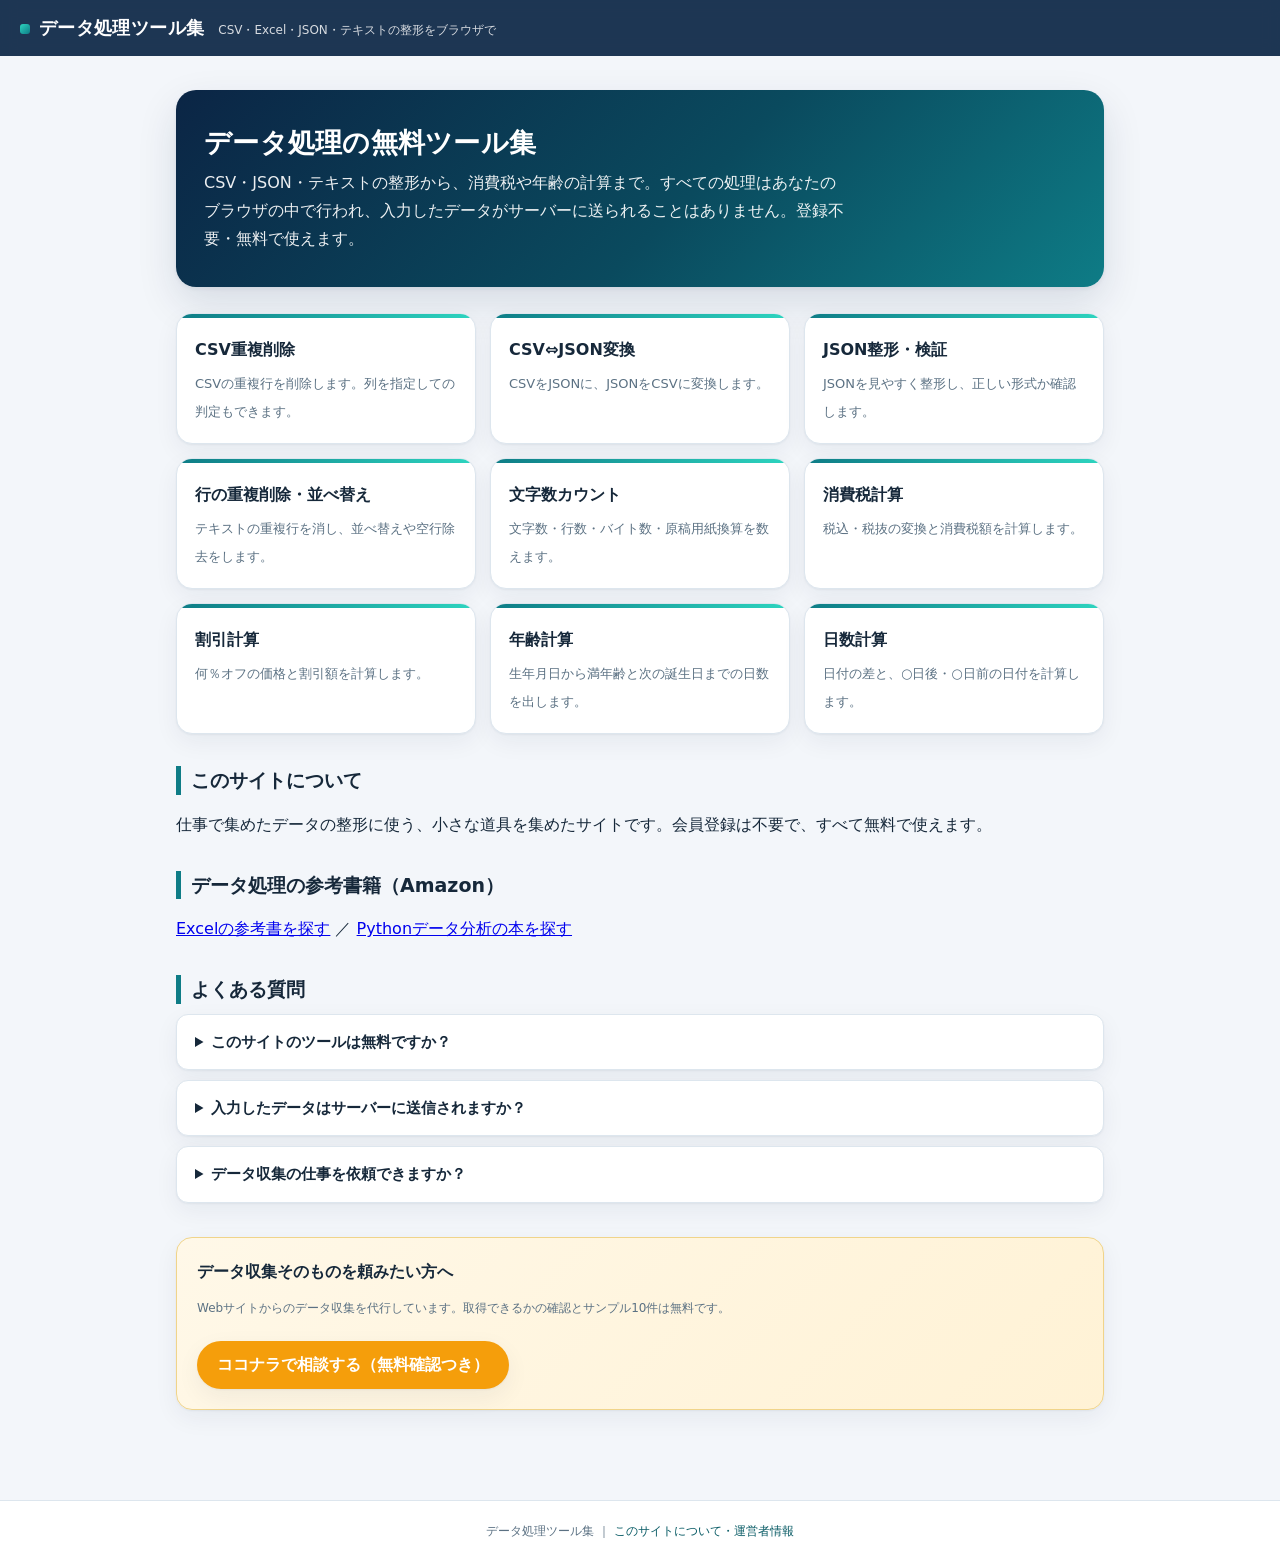
==== index.html @ cf9b4365 "Redesign and SEO/GEO overhaul" ====
<!DOCTYPE html>
<html lang="ja">
<head>
<meta charset="utf-8">
<meta name="viewport" content="width=device-width, initial-scale=1">
<title>データ処理の無料ツール集｜CSV・JSON・テキスト整形</title>
<meta name="description" content="CSVの重複削除、CSVとJSONの変換、JSON整形、行の重複削除など、データ処理の無料Webツール集。ファイルはブラウザ内で処理され、サーバーに送信されません。">
<link rel="canonical" href="https://tool.negi-lab.com/">
<meta property="og:title" content="データ処理の無料ツール集｜CSV・JSON・テキスト整形">
<meta property="og:description" content="CSVの重複削除、CSVとJSONの変換、JSON整形、行の重複削除など、データ処理の無料Webツール集。ファイルはブラウザ内で処理され、サーバーに送信されません。">
<meta property="og:type" content="website">
<meta property="og:url" content="https://tool.negi-lab.com/">
<meta name="twitter:card" content="summary">
<script type="application/ld+json">{"@context": "https://schema.org", "@graph": [{"@type": "WebSite", "name": "データ処理ツール集", "url": "https://tool.negi-lab.com/", "description": "CSVの重複削除、CSVとJSONの変換、JSON整形、行の重複削除など、データ処理の無料Webツール集。ファイルはブラウザ内で処理され、サーバーに送信されません。", "inLanguage": "ja"}, {"@type": "FAQPage", "mainEntity": [{"@type": "Question", "name": "このサイトのツールは無料ですか？", "acceptedAnswer": {"@type": "Answer", "text": "はい。すべてのツールを無料で使えます。会員登録も不要です。"}}, {"@type": "Question", "name": "入力したデータはサーバーに送信されますか？", "acceptedAnswer": {"@type": "Answer", "text": "送信されません。すべての処理はあなたのブラウザの中で行われ、入力したファイルやテキストが外部に出ることはありません。"}}, {"@type": "Question", "name": "データ収集の仕事を依頼できますか？", "acceptedAnswer": {"@type": "Answer", "text": "できます。Webサイトからのデータ収集を代行しており、取得できるかの確認とサンプル10件までは無料です。ページ下部のリンクからココナラで相談できます。"}}]}]}</script>
<link rel="stylesheet" href="style.css">
<script async src="https://pagead2.googlesyndication.com/pagead/js/adsbygoogle.js?client=ca-pub-1835873052239386" crossorigin="anonymous"></script>
</head>
<body>
<header class="site"><a href="index.html">データ処理ツール集</a><span class="tag">CSV・Excel・JSON・テキストの整形をブラウザで</span></header>
<main>
<div class="hero"><h1>データ処理の無料ツール集</h1><p>CSV・JSON・テキストの整形から、消費税や年齢の計算まで。すべての処理はあなたのブラウザの中で行われ、入力したデータがサーバーに送られることはありません。登録不要・無料で使えます。</p></div>
<div class="cards">
<a class="card" href="csv-dedupe.html"><b>CSV重複削除</b><span>CSVの重複行を削除します。列を指定しての判定もできます。</span></a>
<a class="card" href="csv-json.html"><b>CSV⇔JSON変換</b><span>CSVをJSONに、JSONをCSVに変換します。</span></a>
<a class="card" href="json-format.html"><b>JSON整形・検証</b><span>JSONを見やすく整形し、正しい形式か確認します。</span></a>
<a class="card" href="lines.html"><b>行の重複削除・並べ替え</b><span>テキストの重複行を消し、並べ替えや空行除去をします。</span></a>
<a class="card" href="chars.html"><b>文字数カウント</b><span>文字数・行数・バイト数・原稿用紙換算を数えます。</span></a>
<a class="card" href="tax.html"><b>消費税計算</b><span>税込・税抜の変換と消費税額を計算します。</span></a>
<a class="card" href="discount.html"><b>割引計算</b><span>何％オフの価格と割引額を計算します。</span></a>
<a class="card" href="age.html"><b>年齢計算</b><span>生年月日から満年齢と次の誕生日までの日数を出します。</span></a>
<a class="card" href="days.html"><b>日数計算</b><span>日付の差と、○日後・○日前の日付を計算します。</span></a>
</div>
<h2>このサイトについて</h2>
<p>仕事で集めたデータの整形に使う、小さな道具を集めたサイトです。会員登録は不要で、すべて無料で使えます。</p>
<h2>データ処理の参考書籍（Amazon）</h2>
<p><a href="https://www.amazon.co.jp/s?k=Excel%20%E5%8F%82%E8%80%83%E6%9B%B8&tag=negi3939-22" rel="sponsored noopener" target="_blank">Excelの参考書を探す</a> ／ <a href="https://www.amazon.co.jp/s?k=Python%20%E3%83%87%E3%83%BC%E3%82%BF%E5%88%86%E6%9E%90%20%E6%9C%AC&tag=negi3939-22" rel="sponsored noopener" target="_blank">Pythonデータ分析の本を探す</a></p>
<section class="faq">
<h2>よくある質問</h2>
<details><summary>このサイトのツールは無料ですか？</summary><p>はい。すべてのツールを無料で使えます。会員登録も不要です。</p></details>
<details><summary>入力したデータはサーバーに送信されますか？</summary><p>送信されません。すべての処理はあなたのブラウザの中で行われ、入力したファイルやテキストが外部に出ることはありません。</p></details>
<details><summary>データ収集の仕事を依頼できますか？</summary><p>できます。Webサイトからのデータ収集を代行しており、取得できるかの確認とサンプル10件までは無料です。ページ下部のリンクからココナラで相談できます。</p></details>
</section>
<div class="aff">
<script type="text/javascript">rakuten_design="slide";rakuten_affiliateId="4c2fb9c2.c3e2b140.4c2fb9c3.cbd16d01";rakuten_items="ctsmatch";rakuten_genreId="0";rakuten_size="468x160";rakuten_target="_blank";rakuten_theme="gray";rakuten_border="off";rakuten_auto_mode="on";rakuten_genre_title="off";rakuten_recommend="on";rakuten_ts="1794406617185";</script><script type="text/javascript" src="https://xml.affiliate.rakuten.co.jp/widget/js/rakuten_widget.js?20230106"></script>
</div>
<div class="cta">
<b>データ収集そのものを頼みたい方へ</b>
<p class="note">Webサイトからのデータ収集を代行しています。取得できるかの確認とサンプル10件は無料です。</p>
<a href="https://coconala.com/services/4501486" rel="noopener">ココナラで相談する（無料確認つき）</a>
</div>
</main>
<footer class="site">データ処理ツール集 ｜ <a href="about.html">このサイトについて・運営者情報</a></footer>
</body>
</html>
---- style.css ----
:root{
  --ink:#16283a; --sub:#5b7183; --line:#dde6ee; --accent:#0e7c86; --accent2:#0a5c66;
  --navy:#0b2545; --bg:#f3f6fa; --card:#ffffff; --soft:#e8f4f5; --amber:#f59e0b;
  --shadow:0 1px 2px rgba(11,37,69,.05),0 8px 24px rgba(11,37,69,.06);
  --shadow-lg:0 2px 4px rgba(11,37,69,.06),0 16px 40px rgba(11,37,69,.12);
  --radius:16px;
}
*{box-sizing:border-box}
html{scroll-behavior:smooth}
body{margin:0;font-family:"Hiragino Kaku Gothic ProN","Hiragino Sans","Noto Sans JP",system-ui,sans-serif;color:var(--ink);background:var(--bg);line-height:1.75;-webkit-font-smoothing:antialiased}
header.site{position:sticky;top:0;z-index:20;background:rgba(11,37,69,.92);backdrop-filter:blur(8px);color:#fff;padding:12px 20px;display:flex;align-items:baseline;gap:14px;flex-wrap:wrap}
header.site a{color:#fff;text-decoration:none;font-weight:800;font-size:18px;letter-spacing:.02em}
header.site a::before{content:"";display:inline-block;width:10px;height:10px;border-radius:3px;background:linear-gradient(135deg,#2dd4bf,#0e7c86);margin-right:9px}
header.site .tag{font-size:12px;font-weight:400;opacity:.82}
main{max-width:960px;margin:0 auto;padding:28px 16px 56px}
.hero{background:linear-gradient(135deg,#0b2545 0%,#0a4a5e 55%,#0e7c86 100%);color:#fff;border-radius:20px;padding:34px 28px;margin:6px 0 26px;box-shadow:var(--shadow-lg)}
.hero h1{color:#fff;margin:0 0 8px}
.hero p{margin:0;opacity:.92;max-width:640px}
h1{font-size:27px;margin:10px 0 6px;line-height:1.4;letter-spacing:.01em}
h2{font-size:19px;margin:32px 0 10px;padding-left:10px;border-left:5px solid var(--accent);line-height:1.5}
p.lead{color:var(--sub);margin:0 0 18px;font-size:15px}
.cards{display:grid;grid-template-columns:repeat(auto-fill,minmax(250px,1fr));gap:14px;margin:18px 0}
.card{background:var(--card);border:1px solid var(--line);border-radius:var(--radius);padding:18px;text-decoration:none;color:var(--ink);box-shadow:var(--shadow);transition:transform .15s ease,box-shadow .15s ease,border-color .15s ease;position:relative;overflow:hidden}
.card::before{content:"";position:absolute;inset:0 0 auto 0;height:4px;background:linear-gradient(90deg,var(--accent),#2dd4bf)}
.card:hover{transform:translateY(-3px);box-shadow:var(--shadow-lg);border-color:#bcd6da}
.card b{display:block;font-size:16px;margin:4px 0 5px}
.card span{font-size:13px;color:var(--sub);line-height:1.6}
textarea{width:100%;min-height:170px;border:1.5px solid var(--line);border-radius:12px;padding:12px;font-family:ui-monospace,Menlo,monospace;font-size:13px;background:#fff;transition:border-color .15s ease, box-shadow .15s ease}
textarea:focus{outline:none;border-color:var(--accent);box-shadow:0 0 0 4px rgba(14,124,134,.14)}
.row{display:flex;flex-wrap:wrap;gap:10px;align-items:center;margin:14px 0}
button{background:linear-gradient(135deg,var(--accent),var(--accent2));color:#fff;border:0;border-radius:999px;padding:11px 22px;font-size:14px;font-weight:700;cursor:pointer;box-shadow:var(--shadow);transition:transform .12s ease,opacity .12s ease}
button.sub{background:var(--soft);color:var(--accent2);box-shadow:none;border:1px solid #cfe6e8}
button:hover{opacity:.92;transform:translateY(-1px)}
button:active{transform:translateY(0)}
select,input[type=text],input[type=number],input[type=date]{padding:10px 12px;border:1.5px solid var(--line);border-radius:10px;font-size:14px;background:#fff;color:var(--ink);transition:border-color .15s ease, box-shadow .15s ease}
select:focus,input:focus{outline:none;border-color:var(--accent);box-shadow:0 0 0 4px rgba(14,124,134,.14)}
label{font-size:13px;color:var(--sub);display:inline-flex;align-items:center;gap:6px}
.out{background:#fff;border:1px solid var(--line);border-left:5px solid var(--accent);border-radius:12px;padding:14px 16px;font-size:14px;white-space:pre-wrap;word-break:break-word;max-height:340px;overflow:auto;box-shadow:var(--shadow)}
.out:empty{display:none}
.out b{color:var(--accent2);font-size:16px}
.stat{font-size:13px;color:var(--accent2);font-weight:700}
.faq{margin:30px 0}
.faq details{background:#fff;border:1px solid var(--line);border-radius:12px;padding:14px 18px;margin:10px 0;box-shadow:var(--shadow)}
.faq summary{font-weight:700;cursor:pointer;font-size:15px}
.faq p{margin:8px 0 2px;color:var(--sub);font-size:14px}
.cta{background:linear-gradient(135deg,#fff8e8,#fff2d5);border:1px solid #f0d48a;border-radius:var(--radius);padding:20px;margin:34px 0;box-shadow:var(--shadow)}
.cta b{font-size:16px}
.cta a{display:inline-block;margin-top:10px;background:var(--amber);color:#fff;padding:10px 20px;border-radius:999px;text-decoration:none;font-weight:800;box-shadow:var(--shadow)}
.cta a:hover{opacity:.92}
.note{font-size:12px;color:var(--sub)}
footer.site{border-top:1px solid var(--line);padding:20px 16px;text-align:center;font-size:12px;color:var(--sub);background:#fff}
footer.site a{color:var(--accent2);text-decoration:none}
footer.site a:hover{text-decoration:underline}
.err{color:#b91c1c;font-size:13px;font-weight:700}
.aff{margin:26px 0;text-align:center}
@media (max-width:560px){
  h1{font-size:23px}
  .hero{padding:26px 20px}
  header.site{padding:10px 14px}
}
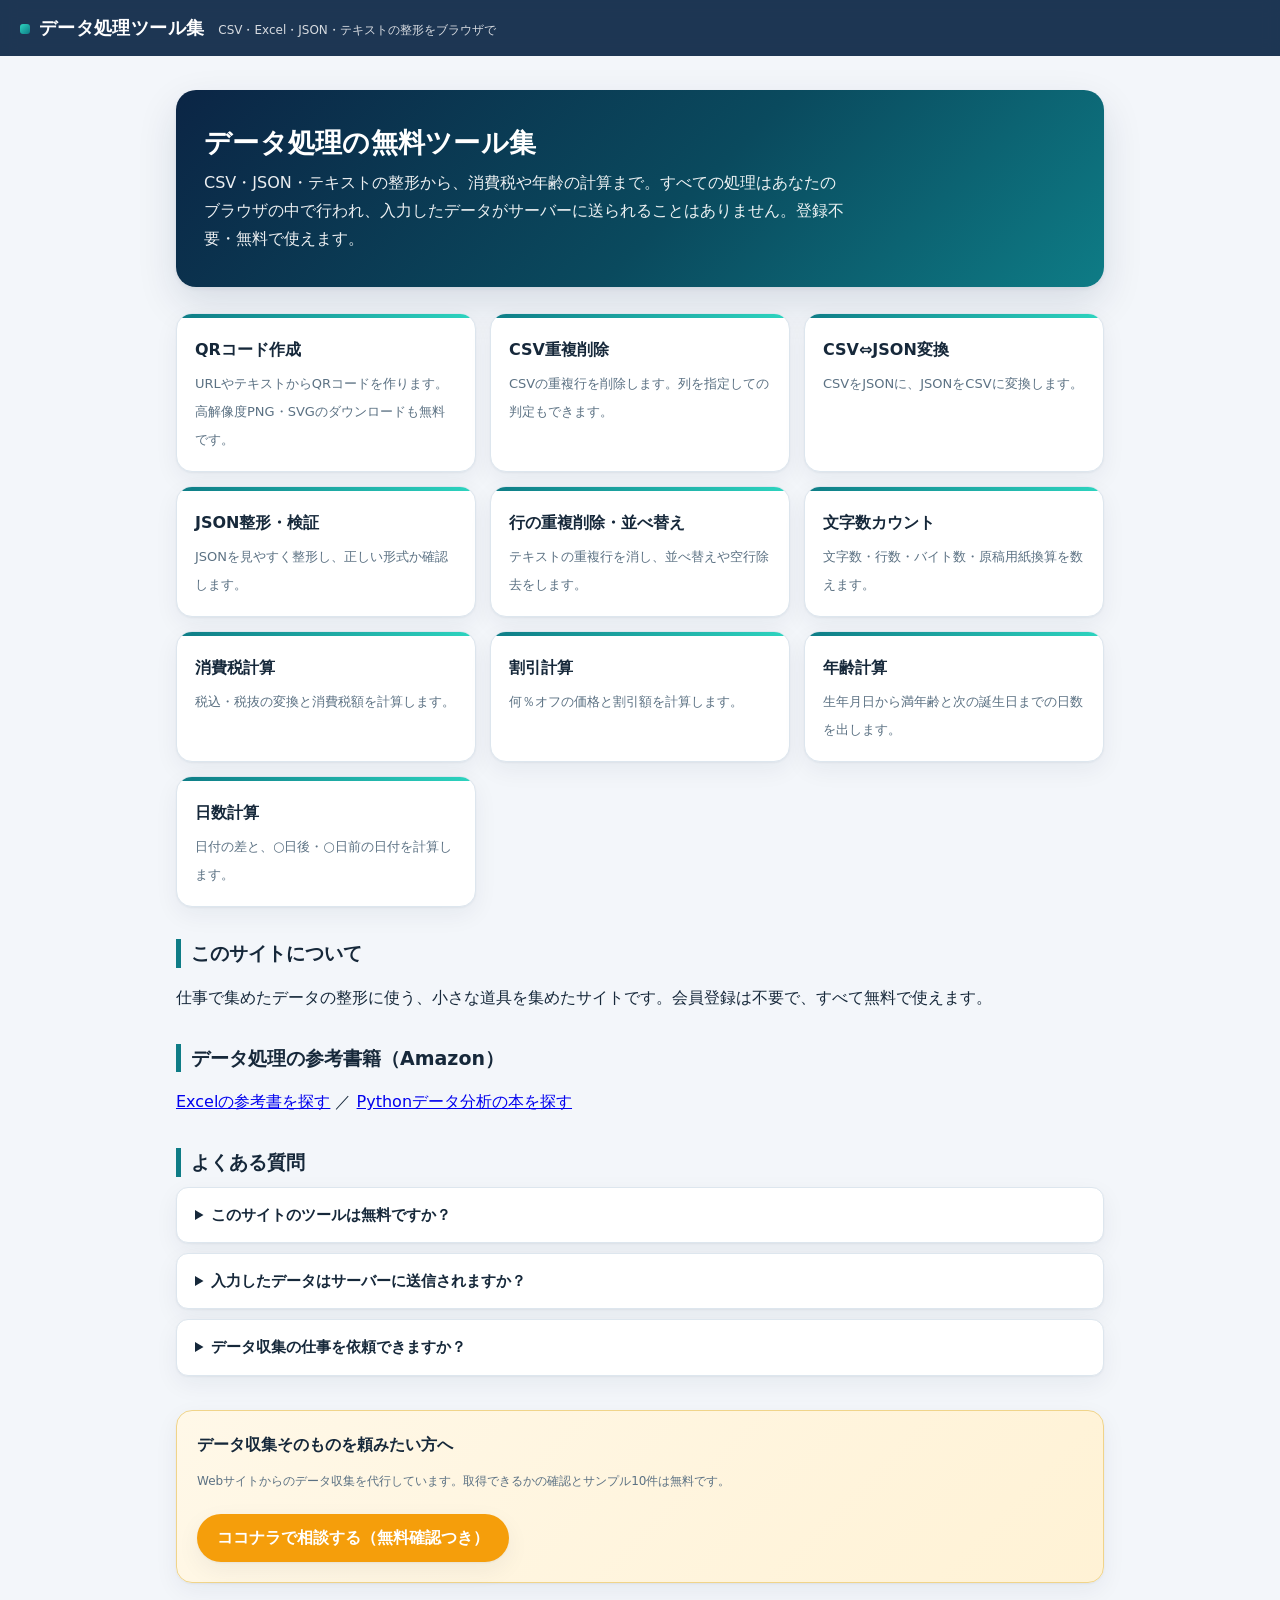
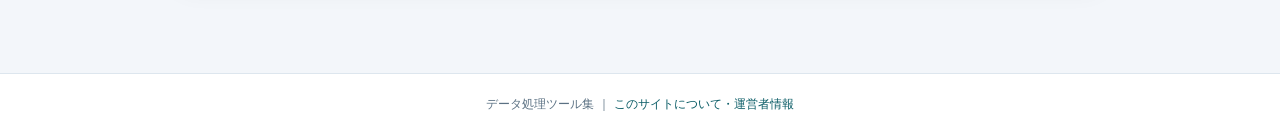
==== commit 284be96f: "Day 4: QRコード作成ツール（qr.html）を公開、一覧とサイトマップに追加" ====
--- a/index.html
+++ b/index.html
@@ -14,12 +14,21 @@
 <script type="application/ld+json">{"@context": "https://schema.org", "@graph": [{"@type": "WebSite", "name": "データ処理ツール集", "url": "https://tool.negi-lab.com/", "description": "CSVの重複削除、CSVとJSONの変換、JSON整形、行の重複削除など、データ処理の無料Webツール集。ファイルはブラウザ内で処理され、サーバーに送信されません。", "inLanguage": "ja"}, {"@type": "FAQPage", "mainEntity": [{"@type": "Question", "name": "このサイトのツールは無料ですか？", "acceptedAnswer": {"@type": "Answer", "text": "はい。すべてのツールを無料で使えます。会員登録も不要です。"}}, {"@type": "Question", "name": "入力したデータはサーバーに送信されますか？", "acceptedAnswer": {"@type": "Answer", "text": "送信されません。すべての処理はあなたのブラウザの中で行われ、入力したファイルやテキストが外部に出ることはありません。"}}, {"@type": "Question", "name": "データ収集の仕事を依頼できますか？", "acceptedAnswer": {"@type": "Answer", "text": "できます。Webサイトからのデータ収集を代行しており、取得できるかの確認とサンプル10件までは無料です。ページ下部のリンクからココナラで相談できます。"}}]}]}</script>
 <link rel="stylesheet" href="style.css">
 <script async src="https://pagead2.googlesyndication.com/pagead/js/adsbygoogle.js?client=ca-pub-1835873052239386" crossorigin="anonymous"></script>
+<!-- Google tag (gtag.js) -->
+<script async src="https://www.googletagmanager.com/gtag/js?id=G-NGBHNX3CXJ"></script>
+<script>
+  window.dataLayer = window.dataLayer || [];
+  function gtag(){dataLayer.push(arguments);}
+  gtag('js', new Date());
+  gtag('config', 'G-NGBHNX3CXJ');
+</script>
 </head>
 <body>
 <header class="site"><a href="index.html">データ処理ツール集</a><span class="tag">CSV・Excel・JSON・テキストの整形をブラウザで</span></header>
 <main>
 <div class="hero"><h1>データ処理の無料ツール集</h1><p>CSV・JSON・テキストの整形から、消費税や年齢の計算まで。すべての処理はあなたのブラウザの中で行われ、入力したデータがサーバーに送られることはありません。登録不要・無料で使えます。</p></div>
 <div class="cards">
+<a class="card" href="qr.html"><b>QRコード作成</b><span>URLやテキストからQRコードを作ります。高解像度PNG・SVGのダウンロードも無料です。</span></a>
 <a class="card" href="csv-dedupe.html"><b>CSV重複削除</b><span>CSVの重複行を削除します。列を指定しての判定もできます。</span></a>
 <a class="card" href="csv-json.html"><b>CSV⇔JSON変換</b><span>CSVをJSONに、JSONをCSVに変換します。</span></a>
 <a class="card" href="json-format.html"><b>JSON整形・検証</b><span>JSONを見やすく整形し、正しい形式か確認します。</span></a>
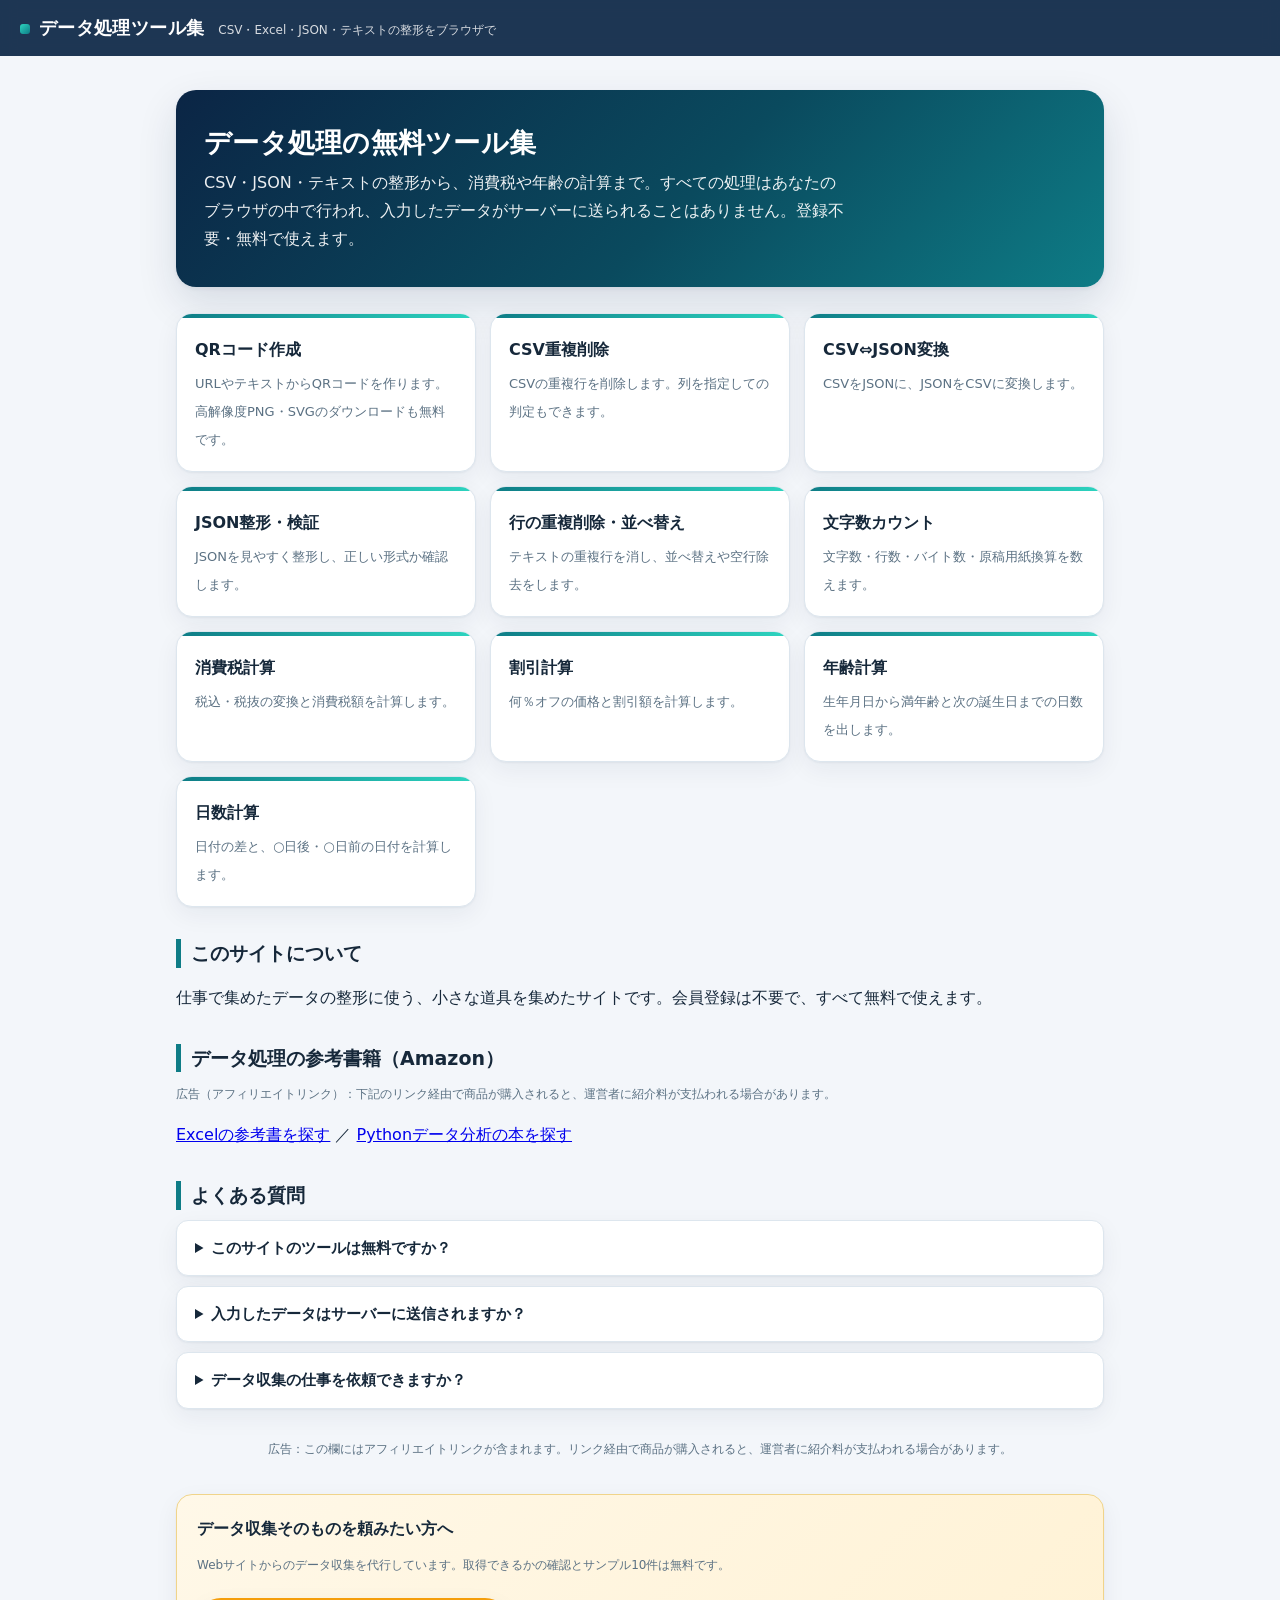
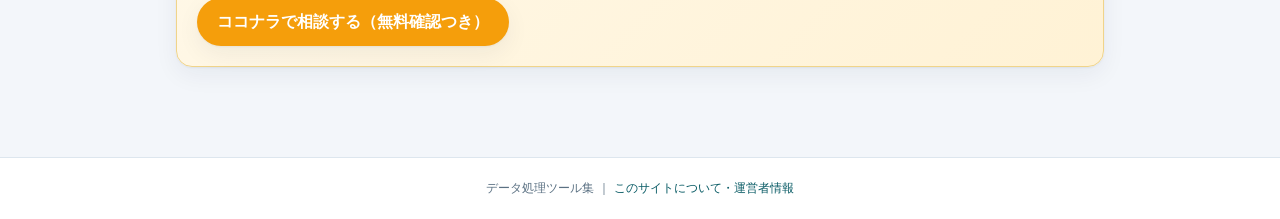
==== commit 864ba84f: "トップページの広告欄とAmazon書籍リンクにPR表記を追加（景表法対応）" ====
--- a/index.html
+++ b/index.html
@@ -42,6 +42,7 @@
 <h2>このサイトについて</h2>
 <p>仕事で集めたデータの整形に使う、小さな道具を集めたサイトです。会員登録は不要で、すべて無料で使えます。</p>
 <h2>データ処理の参考書籍（Amazon）</h2>
+<p class="note">広告（アフィリエイトリンク）：下記のリンク経由で商品が購入されると、運営者に紹介料が支払われる場合があります。</p>
 <p><a href="https://www.amazon.co.jp/s?k=Excel%20%E5%8F%82%E8%80%83%E6%9B%B8&tag=negi3939-22" rel="sponsored noopener" target="_blank">Excelの参考書を探す</a> ／ <a href="https://www.amazon.co.jp/s?k=Python%20%E3%83%87%E3%83%BC%E3%82%BF%E5%88%86%E6%9E%90%20%E6%9C%AC&tag=negi3939-22" rel="sponsored noopener" target="_blank">Pythonデータ分析の本を探す</a></p>
 <section class="faq">
 <h2>よくある質問</h2>
@@ -50,6 +51,7 @@
 <details><summary>データ収集の仕事を依頼できますか？</summary><p>できます。Webサイトからのデータ収集を代行しており、取得できるかの確認とサンプル10件までは無料です。ページ下部のリンクからココナラで相談できます。</p></details>
 </section>
 <div class="aff">
+<p class="pr">広告：この欄にはアフィリエイトリンクが含まれます。リンク経由で商品が購入されると、運営者に紹介料が支払われる場合があります。</p>
 <script type="text/javascript">rakuten_design="slide";rakuten_affiliateId="4c2fb9c2.c3e2b140.4c2fb9c3.cbd16d01";rakuten_items="ctsmatch";rakuten_genreId="0";rakuten_size="468x160";rakuten_target="_blank";rakuten_theme="gray";rakuten_border="off";rakuten_auto_mode="on";rakuten_genre_title="off";rakuten_recommend="on";rakuten_ts="1794406617185";</script><script type="text/javascript" src="https://xml.affiliate.rakuten.co.jp/widget/js/rakuten_widget.js?20230106"></script>
 </div>
 <div class="cta">
--- a/style.css
+++ b/style.css
@@ -58,3 +58,5 @@
   .hero{padding:26px 20px}
   header.site{padding:10px 14px}
 }
+.aff .pr{font-size:12px;color:var(--sub);margin:0 0 8px}
+.aff .amz{font-size:13px;margin:0 0 10px}
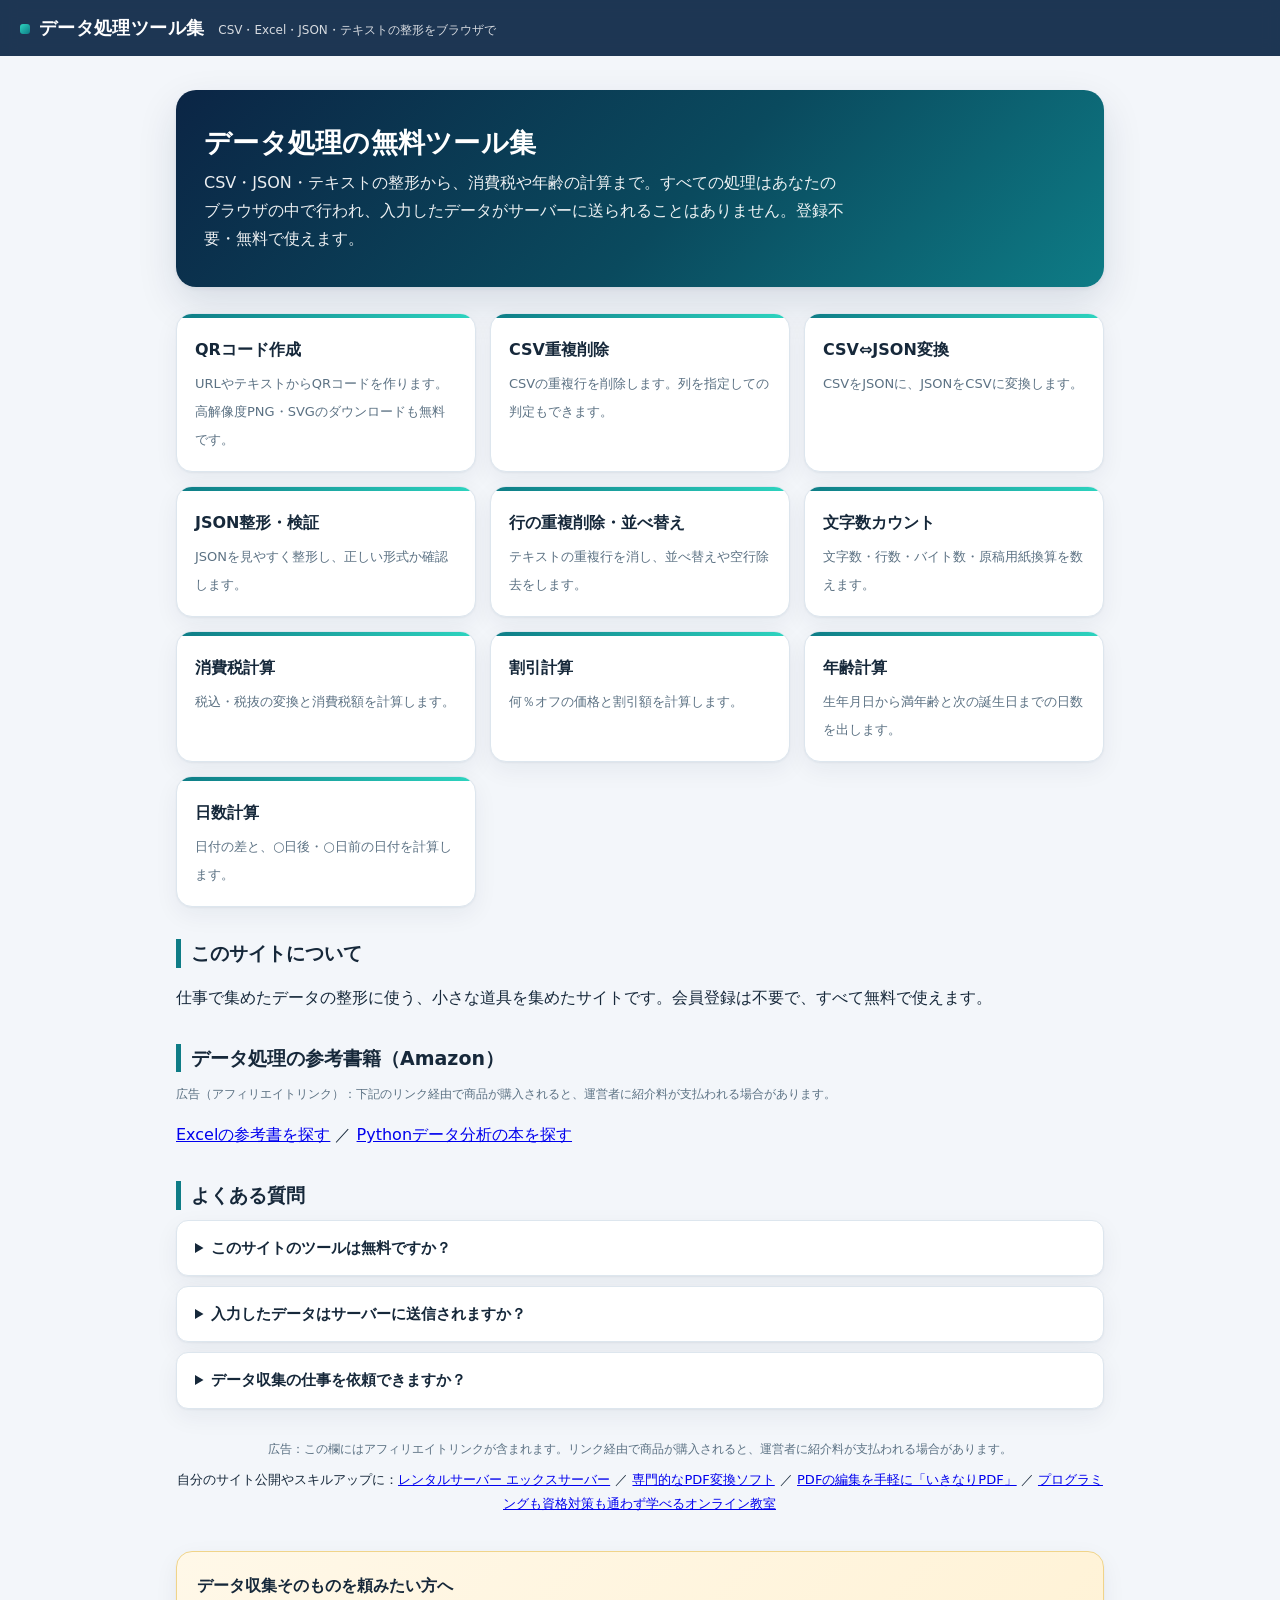
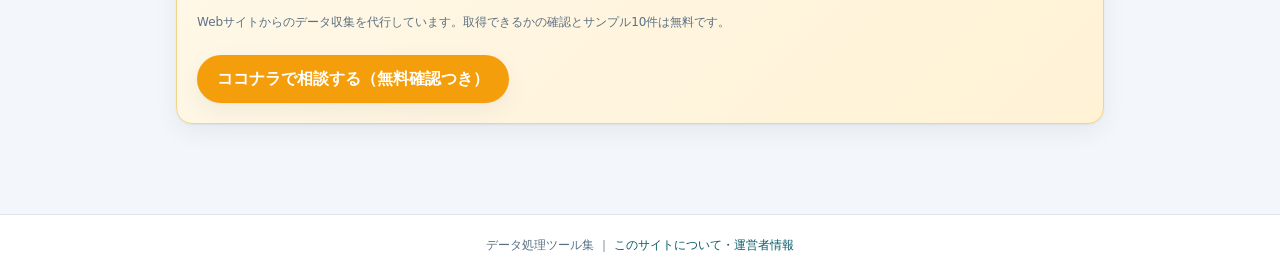
==== commit c9e31c20: "トップページにA8.netアフィリエイトリンクを追加（エックスサーバー・Aiseesoft・いきなりPDF・ハロー！パソコン教室）" ====
--- a/index.html
+++ b/index.html
@@ -52,6 +52,7 @@
 </section>
 <div class="aff">
 <p class="pr">広告：この欄にはアフィリエイトリンクが含まれます。リンク経由で商品が購入されると、運営者に紹介料が支払われる場合があります。</p>
+<p class="a8">自分のサイト公開やスキルアップに：<a href="https://px.a8.net/svt/ejp?a8mat=4BGNCH+99ESBE+CO4+61JSI" rel="nofollow">レンタルサーバー エックスサーバー</a><img border="0" width="1" height="1" src="https://www19.a8.net/0.gif?a8mat=4BGNCH+99ESBE+CO4+61JSI" alt=""> ／ <a href="https://px.a8.net/svt/ejp?a8mat=4BGNCH+96FMAI+38W2+6ARKY" rel="nofollow">専門的なPDF変換ソフト</a><img border="0" width="1" height="1" src="https://www15.a8.net/0.gif?a8mat=4BGNCH+96FMAI+38W2+6ARKY" alt=""> ／ <a href="https://px.a8.net/svt/ejp?a8mat=4BGNCH+9BSIQI+46SM+6EU6Q" rel="nofollow">PDFの編集を手軽に「いきなりPDF」</a> ／ <a href="https://px.a8.net/svt/ejp?a8mat=4BGNCH+9ALNIY+5I84+5YJRM" rel="nofollow">プログラミングも資格対策も通わず学べるオンライン教室</a><img border="0" width="1" height="1" src="https://www18.a8.net/0.gif?a8mat=4BGNCH+9ALNIY+5I84+5YJRM" alt=""></p>
 <script type="text/javascript">rakuten_design="slide";rakuten_affiliateId="4c2fb9c2.c3e2b140.4c2fb9c3.cbd16d01";rakuten_items="ctsmatch";rakuten_genreId="0";rakuten_size="468x160";rakuten_target="_blank";rakuten_theme="gray";rakuten_border="off";rakuten_auto_mode="on";rakuten_genre_title="off";rakuten_recommend="on";rakuten_ts="1794406617185";</script><script type="text/javascript" src="https://xml.affiliate.rakuten.co.jp/widget/js/rakuten_widget.js?20230106"></script>
 </div>
 <div class="cta">
--- a/style.css
+++ b/style.css
@@ -60,3 +60,4 @@
 }
 .aff .pr{font-size:12px;color:var(--sub);margin:0 0 8px}
 .aff .amz{font-size:13px;margin:0 0 10px}
+.aff .a8{font-size:13px;margin:0 0 10px;line-height:1.9}
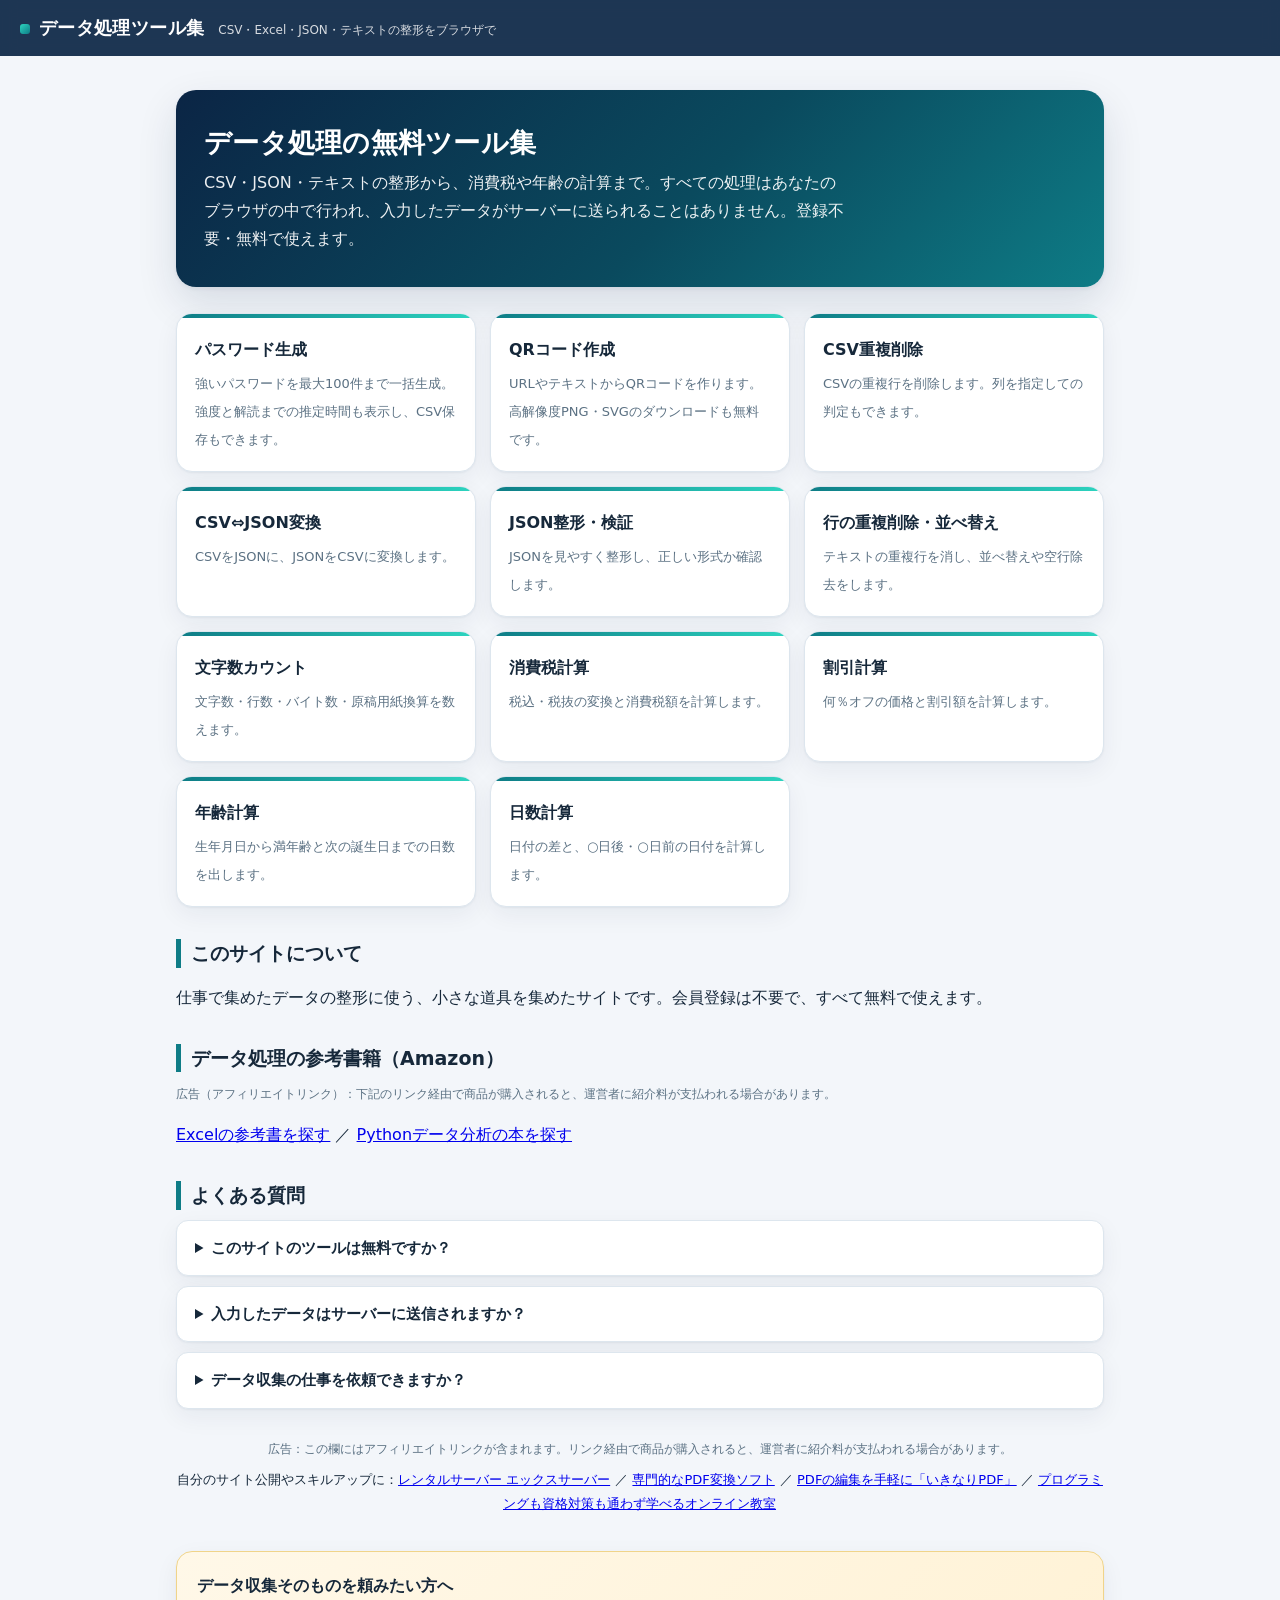
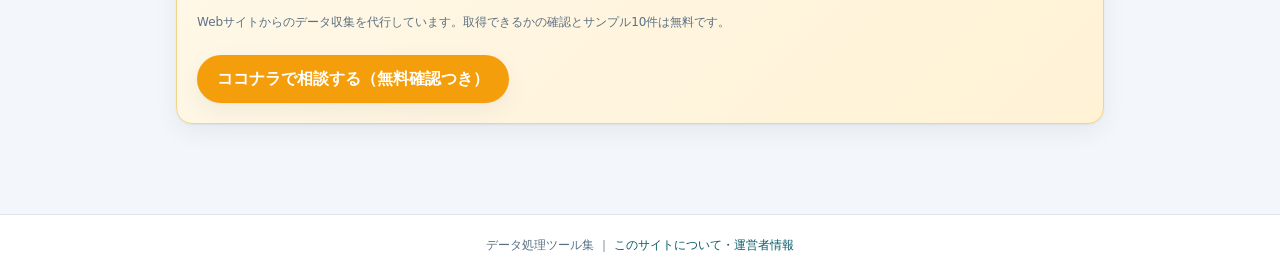
==== commit e2398226: "Day 5: パスワード生成ツールを公開" ====
--- a/index.html
+++ b/index.html
@@ -4,14 +4,14 @@
 <meta charset="utf-8">
 <meta name="viewport" content="width=device-width, initial-scale=1">
 <title>データ処理の無料ツール集｜CSV・JSON・テキスト整形</title>
-<meta name="description" content="CSVの重複削除、CSVとJSONの変換、JSON整形、行の重複削除など、データ処理の無料Webツール集。ファイルはブラウザ内で処理され、サーバーに送信されません。">
+<meta name="description" content="CSVの重複削除、CSVとJSONの相互変換、JSON整形、行の重複削除・並べ替え、文字数カウント、QRコード作成、消費税・割引・年齢・日数計算まで使える、データ処理の無料Webツール集。すべての処理はブラウザ内で完結し、入力データがサーバーに送信されることはありません。登録不要です。">
 <link rel="canonical" href="https://tool.negi-lab.com/">
 <meta property="og:title" content="データ処理の無料ツール集｜CSV・JSON・テキスト整形">
-<meta property="og:description" content="CSVの重複削除、CSVとJSONの変換、JSON整形、行の重複削除など、データ処理の無料Webツール集。ファイルはブラウザ内で処理され、サーバーに送信されません。">
+<meta property="og:description" content="CSVの重複削除、CSVとJSONの相互変換、JSON整形、行の重複削除・並べ替え、文字数カウント、QRコード作成、消費税・割引・年齢・日数計算まで使える、データ処理の無料Webツール集。すべての処理はブラウザ内で完結し、入力データがサーバーに送信されることはありません。登録不要です。">
 <meta property="og:type" content="website">
 <meta property="og:url" content="https://tool.negi-lab.com/">
 <meta name="twitter:card" content="summary">
-<script type="application/ld+json">{"@context": "https://schema.org", "@graph": [{"@type": "WebSite", "name": "データ処理ツール集", "url": "https://tool.negi-lab.com/", "description": "CSVの重複削除、CSVとJSONの変換、JSON整形、行の重複削除など、データ処理の無料Webツール集。ファイルはブラウザ内で処理され、サーバーに送信されません。", "inLanguage": "ja"}, {"@type": "FAQPage", "mainEntity": [{"@type": "Question", "name": "このサイトのツールは無料ですか？", "acceptedAnswer": {"@type": "Answer", "text": "はい。すべてのツールを無料で使えます。会員登録も不要です。"}}, {"@type": "Question", "name": "入力したデータはサーバーに送信されますか？", "acceptedAnswer": {"@type": "Answer", "text": "送信されません。すべての処理はあなたのブラウザの中で行われ、入力したファイルやテキストが外部に出ることはありません。"}}, {"@type": "Question", "name": "データ収集の仕事を依頼できますか？", "acceptedAnswer": {"@type": "Answer", "text": "できます。Webサイトからのデータ収集を代行しており、取得できるかの確認とサンプル10件までは無料です。ページ下部のリンクからココナラで相談できます。"}}]}]}</script>
+<script type="application/ld+json">{"@context": "https://schema.org", "@graph": [{"@type": "WebSite", "name": "データ処理ツール集", "url": "https://tool.negi-lab.com/", "description": "CSVの重複削除、CSVとJSONの相互変換、JSON整形、行の重複削除・並べ替え、文字数カウント、QRコード作成、消費税・割引・年齢・日数計算まで使える、データ処理の無料Webツール集。すべての処理はブラウザ内で完結し、入力データがサーバーに送信されることはありません。登録不要です。", "inLanguage": "ja"}, {"@type": "FAQPage", "mainEntity": [{"@type": "Question", "name": "このサイトのツールは無料ですか？", "acceptedAnswer": {"@type": "Answer", "text": "はい。すべてのツールを無料で使えます。会員登録も不要です。"}}, {"@type": "Question", "name": "入力したデータはサーバーに送信されますか？", "acceptedAnswer": {"@type": "Answer", "text": "送信されません。すべての処理はあなたのブラウザの中で行われ、入力したファイルやテキストが外部に出ることはありません。"}}, {"@type": "Question", "name": "データ収集の仕事を依頼できますか？", "acceptedAnswer": {"@type": "Answer", "text": "できます。Webサイトからのデータ収集を代行しており、取得できるかの確認とサンプル10件までは無料です。ページ下部のリンクからココナラで相談できます。"}}]}]}</script>
 <link rel="stylesheet" href="style.css">
 <script async src="https://pagead2.googlesyndication.com/pagead/js/adsbygoogle.js?client=ca-pub-1835873052239386" crossorigin="anonymous"></script>
 <!-- Google tag (gtag.js) -->
@@ -28,6 +28,7 @@
 <main>
 <div class="hero"><h1>データ処理の無料ツール集</h1><p>CSV・JSON・テキストの整形から、消費税や年齢の計算まで。すべての処理はあなたのブラウザの中で行われ、入力したデータがサーバーに送られることはありません。登録不要・無料で使えます。</p></div>
 <div class="cards">
+<a class="card" href="password.html"><b>パスワード生成</b><span>強いパスワードを最大100件まで一括生成。強度と解読までの推定時間も表示し、CSV保存もできます。</span></a>
 <a class="card" href="qr.html"><b>QRコード作成</b><span>URLやテキストからQRコードを作ります。高解像度PNG・SVGのダウンロードも無料です。</span></a>
 <a class="card" href="csv-dedupe.html"><b>CSV重複削除</b><span>CSVの重複行を削除します。列を指定しての判定もできます。</span></a>
 <a class="card" href="csv-json.html"><b>CSV⇔JSON変換</b><span>CSVをJSONに、JSONをCSVに変換します。</span></a>
--- a/style.css
+++ b/style.css
@@ -57,7 +57,12 @@
   h1{font-size:23px}
   .hero{padding:26px 20px}
   header.site{padding:10px 14px}
+  textarea,input[type=text],input[type=number],input[type=date],select{font-size:16px}
 }
 .aff .pr{font-size:12px;color:var(--sub);margin:0 0 8px}
 .aff .amz{font-size:13px;margin:0 0 10px}
 .aff .a8{font-size:13px;margin:0 0 10px;line-height:1.9}
+.rel{margin:30px 0 0}
+.rel-list{display:flex;flex-wrap:wrap;gap:8px}
+.rel-list a{background:#fff;border:1px solid var(--line);border-radius:999px;padding:7px 14px;font-size:13px;color:var(--accent2);text-decoration:none;box-shadow:var(--shadow)}
+.rel-list a:hover{border-color:#bcd6da}
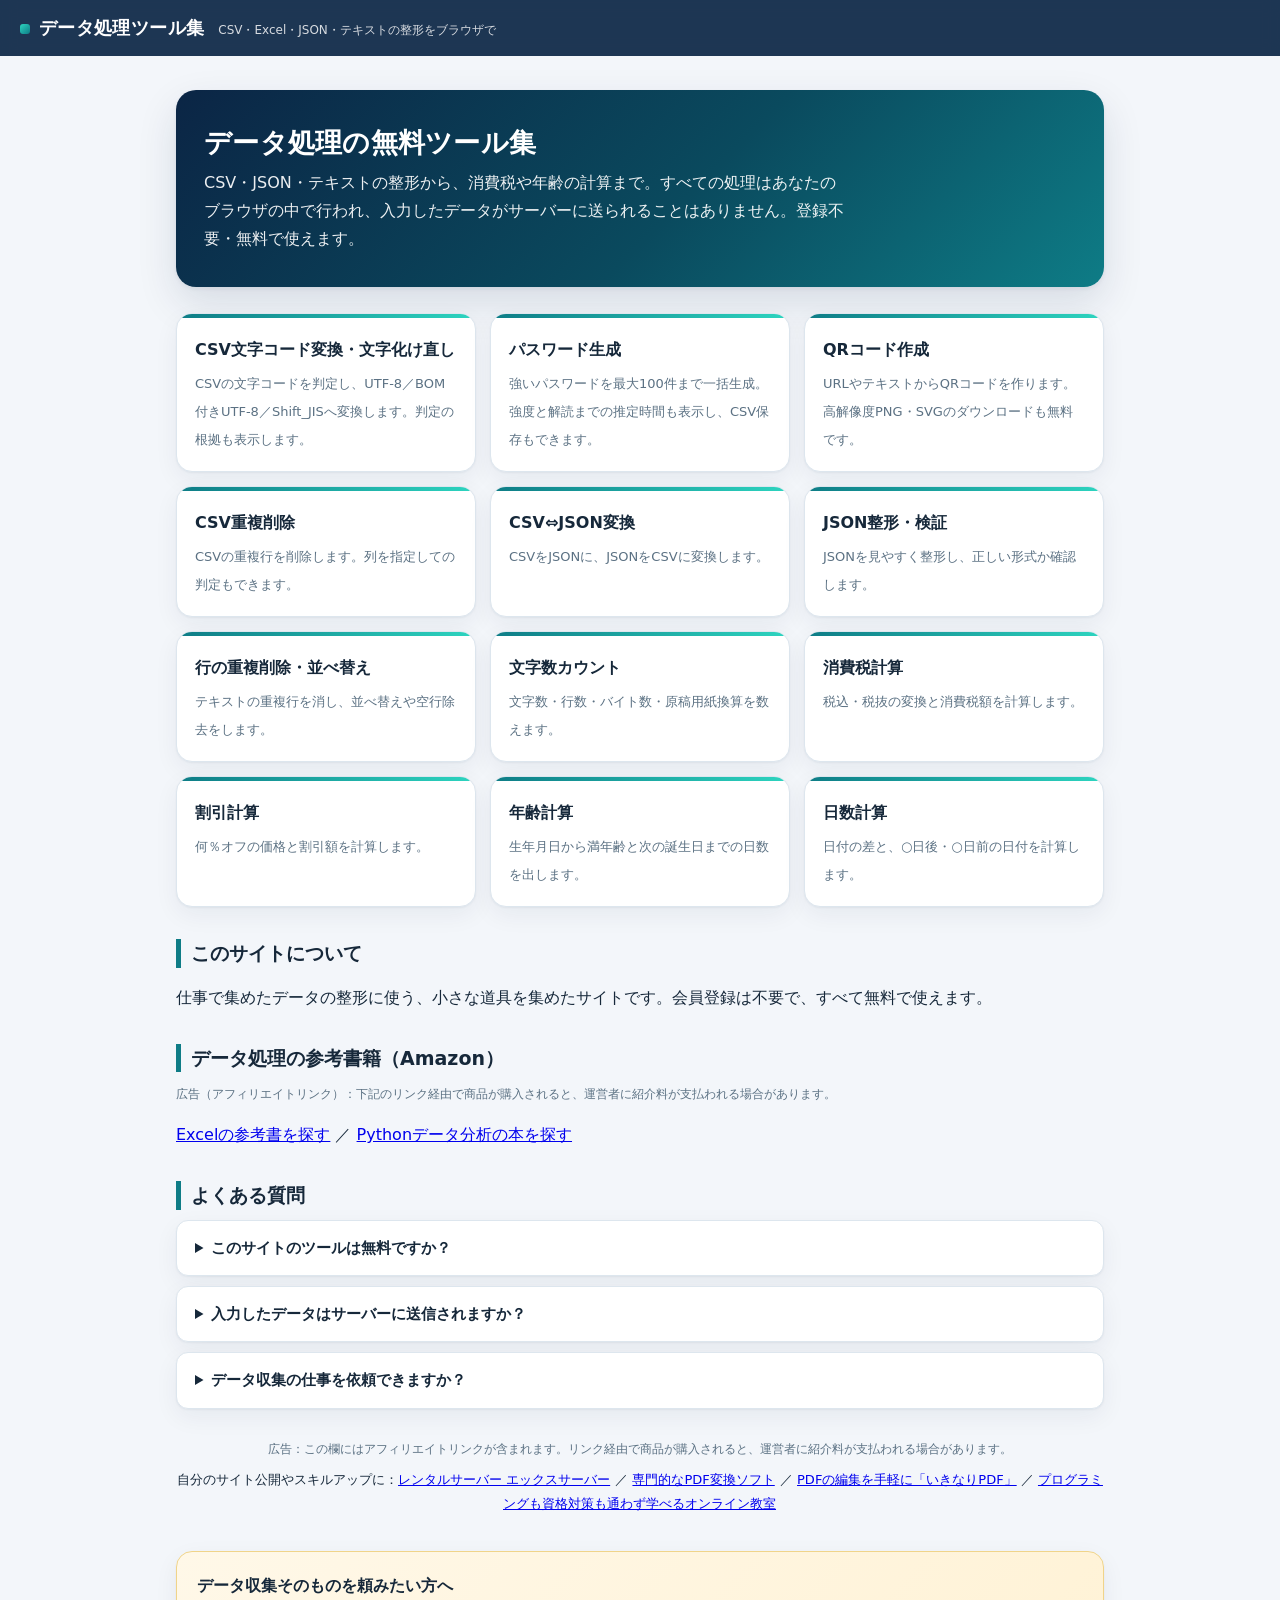
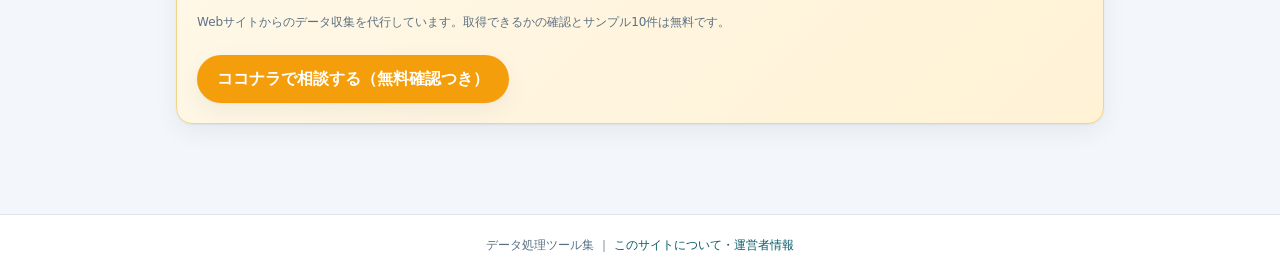
==== commit a17f50c2: "Add CSV encoding converter tool (Day 6)" ====
--- a/index.html
+++ b/index.html
@@ -28,6 +28,7 @@
 <main>
 <div class="hero"><h1>データ処理の無料ツール集</h1><p>CSV・JSON・テキストの整形から、消費税や年齢の計算まで。すべての処理はあなたのブラウザの中で行われ、入力したデータがサーバーに送られることはありません。登録不要・無料で使えます。</p></div>
 <div class="cards">
+<a class="card" href="csv-encoding.html"><b>CSV文字コード変換・文字化け直し</b><span>CSVの文字コードを判定し、UTF-8／BOM付きUTF-8／Shift_JISへ変換します。判定の根拠も表示します。</span></a>
 <a class="card" href="password.html"><b>パスワード生成</b><span>強いパスワードを最大100件まで一括生成。強度と解読までの推定時間も表示し、CSV保存もできます。</span></a>
 <a class="card" href="qr.html"><b>QRコード作成</b><span>URLやテキストからQRコードを作ります。高解像度PNG・SVGのダウンロードも無料です。</span></a>
 <a class="card" href="csv-dedupe.html"><b>CSV重複削除</b><span>CSVの重複行を削除します。列を指定しての判定もできます。</span></a>
